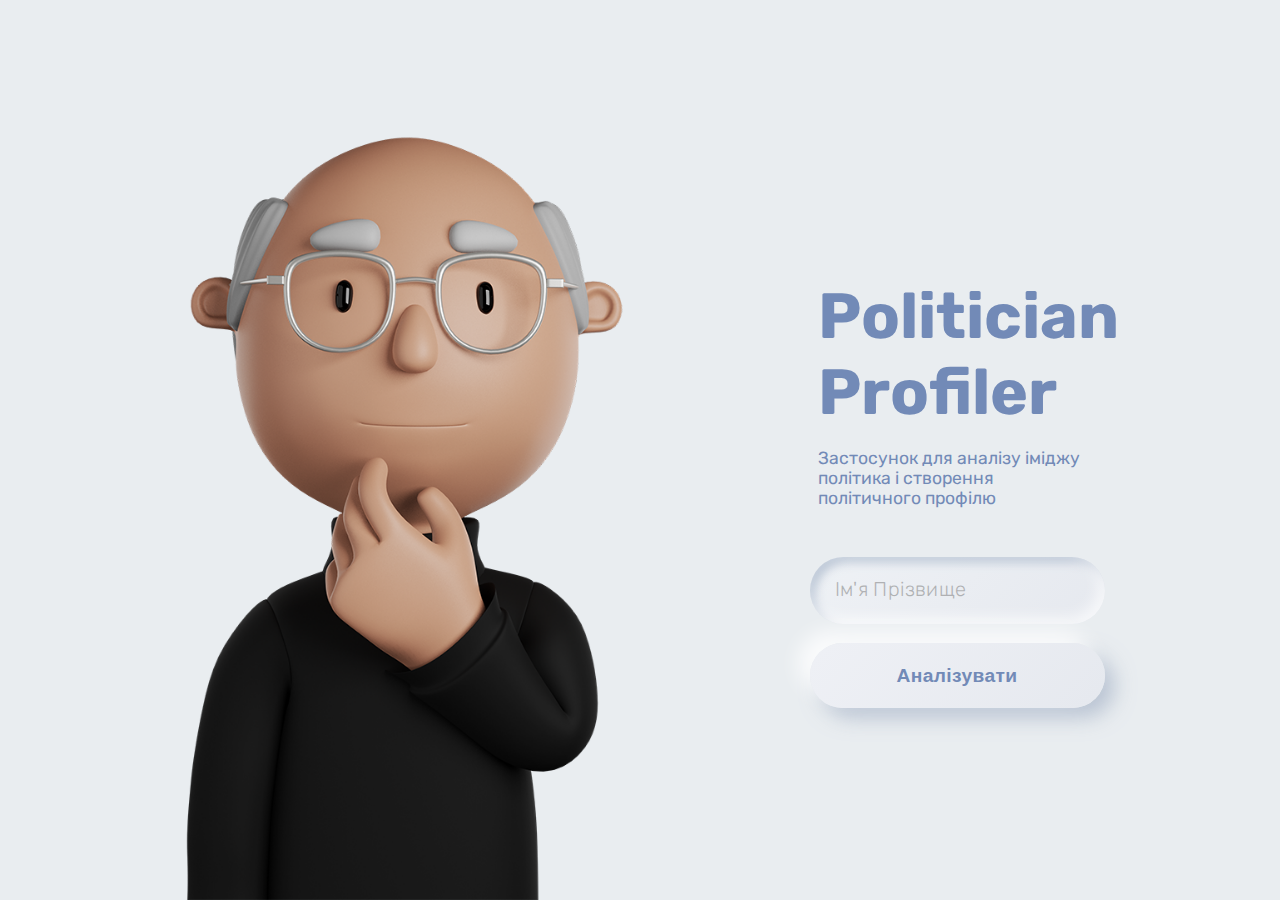
==== website/index.html @ 31cf3a11 "Merge pull request #3 from kkulykk/master" ====
<!DOCTYPE html>
  <head>
    <meta charset="utf-8">
    <link rel="stylesheet" href='styles/styles.css'>
    <link rel="apple-touch-icon" sizes="180x180" href="favicon/apple-touch-icon.png">
    <link rel="icon" type="image/png" sizes="32x32" href="favicon/favicon-32x32.png">
    <link rel="icon" type="image/png" sizes="16x16" href="favicon/favicon-16x16.png">
    <link rel="manifest" href="favicon/site.webmanifest">
    <link rel="mask-icon" href="favicon/safari-pinned-tab.svg" color="#5bbad5">
    <meta name="msapplication-TileColor" content="#da532c">
    <meta name="theme-color" content="#ffffff">
    <title>Politician Profiler</title>
  </head>
  <body>
    <div class="content">
    <img src="images/AVATARZ - Steve Jobs.png">
    <div class="information">
    <div class="text">
        <h1>Politician Profiler</h1>
        <p>Застосунок для аналізу іміджу політика і створення політичного профілю</p>
    </div>
    <div class="field">
        <input type="text" required placeholder="Ім'я Прізвище" onfocus="this.placeholder=''" onblur="this.placeholder = 'Ім\'я Прізвище'">
        <button>Аналізувати</button>
    </div>
    </div>
    </div>
        
  </body>
</html>
---- website/styles/styles.css ----
@import url("https://fonts.googleapis.com/css2?family=Rubik:wght@300;400;700&display=swap");
body {
  background: #E9EDF0;
  margin: 0;
  font-family: 'Rubik';
}

.text {
  margin: 0em .9em 2em 0em;
  display: -ms-grid;
  display: grid;
  -webkit-box-align: center;
      -ms-flex-align: center;
          align-items: center;
  -webkit-box-pack: center;
      -ms-flex-pack: center;
          justify-content: center;
  color: #728AB7;
}

.text h1 {
  font-size: 4em;
  margin: 0;
  max-width: 4em;
}

.text p {
  font-size: 1.1em;
  font-style: normal;
  font-weight: 400;
  max-width: 15em;
}

.information {
  margin: auto;
  margin-top: 9em;
}

img {
  display: none;
}

.field {
  display: -ms-grid;
  display: grid;
  -webkit-box-align: center;
      -ms-flex-align: center;
          align-items: center;
  -webkit-box-pack: center;
      -ms-flex-pack: center;
          justify-content: center;
  width: auto;
  height: 65px;
  margin: auto;
}

input {
  width: 15em;
  height: 65px;
  padding-left: 25px;
  padding-right: 0;
  outline: none;
  border: none;
  font-size: 18px;
  background: linear-gradient(134.17deg, #EEF1F5 4.98%, #E6E9EF 94.88%);
  color: #a3a2a2;
  border-radius: 40px;
  -webkit-box-shadow: inset -5px -5px 15px rgba(255, 255, 255, 0.75), inset 5px 5px 10px rgba(166, 180, 200, 0.75);
          box-shadow: inset -5px -5px 15px rgba(255, 255, 255, 0.75), inset 5px 5px 10px rgba(166, 180, 200, 0.75);
}

input:focus {
  -webkit-box-shadow: inset 1px 1px 2px #BABECC, inset -1px -1px 2px #ffffff73;
          box-shadow: inset 1px 1px 2px #BABECC, inset -1px -1px 2px #ffffff73;
}

input:valid ~ label {
  opacity: 0;
}

::-webkit-input-placeholder {
  font-family: Rubik;
  opacity: 50%;
  font-style: normal;
  font-weight: 300;
  font-size: 20px;
  line-height: 24px;
  letter-spacing: 0.02em;
  display: none;
}

:-ms-input-placeholder {
  font-family: Rubik;
  opacity: 50%;
  font-style: normal;
  font-weight: 300;
  font-size: 20px;
  line-height: 24px;
  letter-spacing: 0.02em;
  display: none;
}

::-ms-input-placeholder {
  font-family: Rubik;
  opacity: 50%;
  font-style: normal;
  font-weight: 300;
  font-size: 20px;
  line-height: 24px;
  letter-spacing: 0.02em;
  display: none;
}

::placeholder {
  font-family: Rubik;
  opacity: 50%;
  font-style: normal;
  font-weight: 300;
  font-size: 20px;
  line-height: 24px;
  letter-spacing: 0.02em;
  display: none;
}

button {
  margin-top: 1em;
  height: 65px;
  padding: 0;
  font-size: 1.2em;
  line-height: 1em;
  font-weight: bold;
  letter-spacing: 0.02em;
  background: linear-gradient(134.17deg, #EEF0F5 4.98%, #E6E9EF 94.88%);
  border-radius: 40px;
  border: none;
  outline: none;
  cursor: pointer;
  color: #728AB7;
  -webkit-box-shadow: -12px -12px 20px rgba(255, 255, 255, 0.8), 10px 10px 20px rgba(166, 180, 200, 0.7);
          box-shadow: -12px -12px 20px rgba(255, 255, 255, 0.8), 10px 10px 20px rgba(166, 180, 200, 0.7);
}

button:active {
  color: #728AB7;
  -webkit-box-shadow: inset 2px 2px 5px #BABECC, inset -5px -5px 10px #ffffff73;
          box-shadow: inset 2px 2px 5px #BABECC, inset -5px -5px 10px #ffffff73;
}

@media only screen and (min-width: 1000px) {
  .information {
    margin: auto;
    padding-right: 5em;
  }
  .content {
    display: -webkit-box;
    display: -ms-flexbox;
    display: flex;
  }
  .content img {
    padding: 0;
    height: auto;
    height: 100vh;
    width: 60%;
    -o-object-fit: contain;
       object-fit: contain;
    display: block;
  }
}

@media only screen and (min-width: 1200px) {
  .content {
    width: 1190px;
    -webkit-box-align: center;
        -ms-flex-align: center;
            align-items: center;
    -webkit-box-pack: center;
        -ms-flex-pack: center;
            justify-content: center;
    margin: auto;
  }
}
/*# sourceMappingURL=styles.css.map */
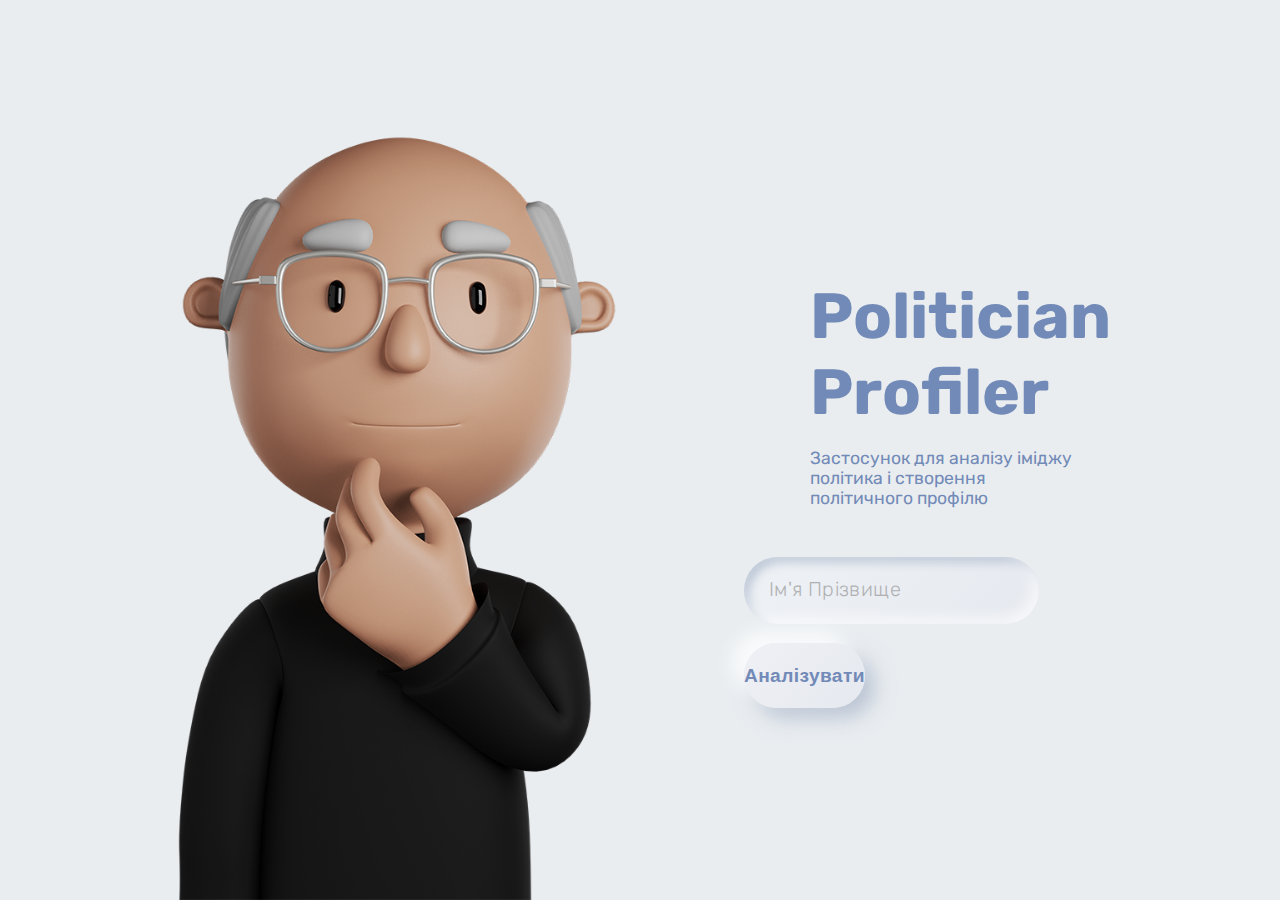
==== commit 54e24a86: "Merge pull request #8 from kkulykk/master" ====
--- a/website/index.html
+++ b/website/index.html
@@ -13,15 +13,17 @@
   </head>
   <body>
     <div class="content">
-    <img src="images/AVATARZ - Steve Jobs.png">
-    <div class="information">
+      <img src="images/AVATARZ - Steve Jobs.png">
+      <div class="information">
     <div class="text">
         <h1>Politician Profiler</h1>
         <p>Застосунок для аналізу іміджу політика і створення політичного профілю</p>
     </div>
     <div class="field">
-        <input type="text" required placeholder="Ім'я Прізвище" onfocus="this.placeholder=''" onblur="this.placeholder = 'Ім\'я Прізвище'">
-        <button>Аналізувати</button>
+      <form action="/analyze" method="POST">
+        <input type="text" name="name_surname" required placeholder="Ім'я Прізвище" onfocus="this.placeholder=''" onblur="this.placeholder = 'Ім\'я Прізвище'">
+        <button>Аналізувати</button>   
+      </form>
     </div>
     </div>
     </div>
